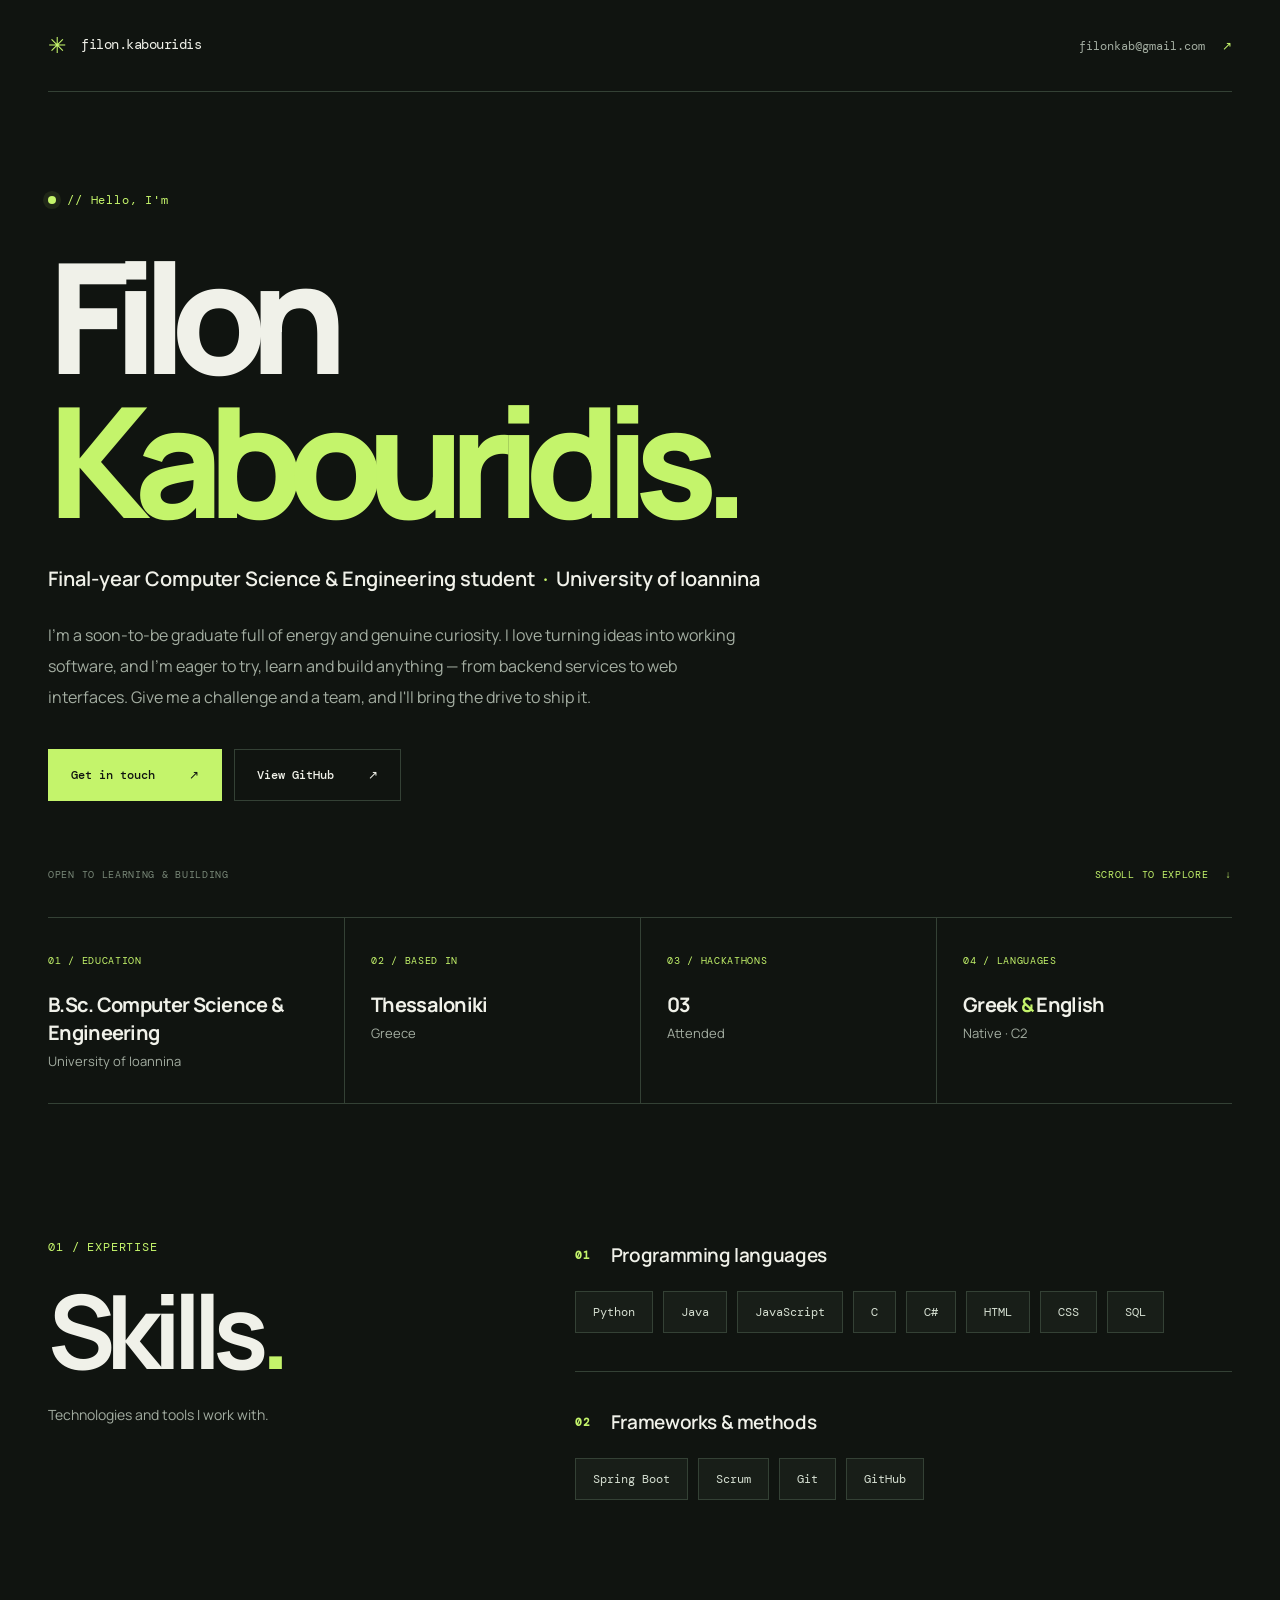
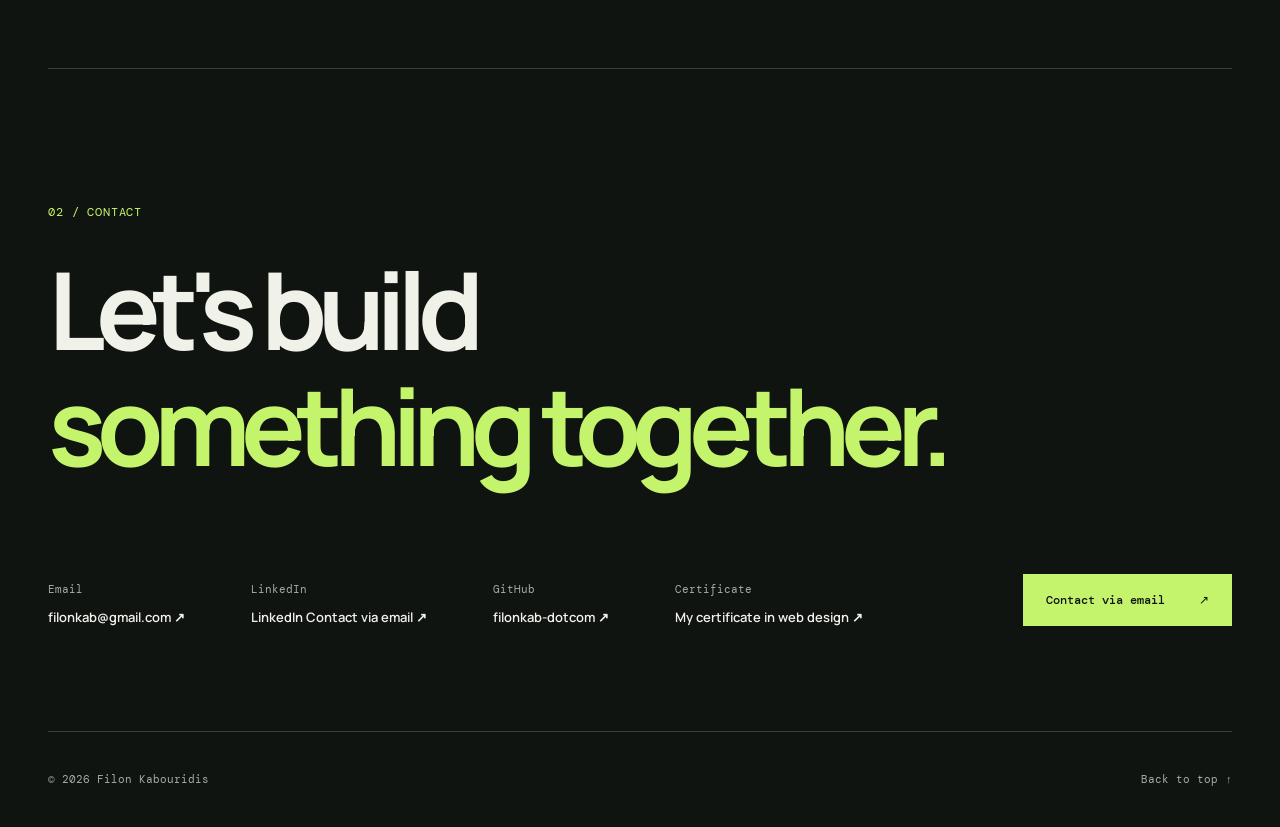
==== index.html @ 40471b15 "Add files via upload" ====
<!doctype html>
<html lang="en">
<head>
  <meta charset="UTF-8" />
  <meta name="viewport" content="width=device-width, initial-scale=1" />
  <meta name="theme-color" content="#101410" />
  <meta name="description" content="Filon Kabouridis — Computer Science & Engineering student. Portfolio, skills, education and contact." />
  <title>Filon Kabouridis — Portfolio</title>
  <link rel="preconnect" href="https://fonts.googleapis.com" />
  <link rel="preconnect" href="https://fonts.gstatic.com" crossorigin />
  <link href="https://fonts.googleapis.com/css2?family=DM+Mono:wght@400;500&family=Manrope:wght@400;500;600;700;800&display=swap" rel="stylesheet" />
  <link rel="stylesheet" href="styles.css" />
  <script src="script.js" defer></script>
</head>
<body>
  <a class="skip-link" href="#main">Skip to content</a>
  <div class="page-shell">
    <header class="site-header" id="top">
      <a class="brand" href="#top" aria-label="Filon Kabouridis, back to top"><span class="brand-mark" aria-hidden="true">✳</span> filon.kabouridis</a>
      <a class="header-email" href="mailto:filonkab@gmail.com">filonkab@gmail.com <span aria-hidden="true">↗</span></a>
    </header>

    <main id="main">
      <section class="hero" aria-labelledby="hero-title">
        <div class="eyebrow"><span class="status-dot" aria-hidden="true"></span> // Hello, I'm</div>
        <h1 id="hero-title">Filon<br /><span>Kabouridis.</span></h1>
        <p class="hero-subtitle">Final-year Computer Science &amp; Engineering student <span class="divider-dot">·</span> University of Ioannina</p>
        <p class="hero-description">I'm a soon-to-be graduate full of energy and genuine curiosity. I love turning ideas into working software, and I'm eager to try, learn and build anything — from backend services to web interfaces. Give me a challenge and a team, and I'll bring the drive to ship it.</p>
        <div class="hero-actions">
          <a class="button button-primary" href="mailto:filonkab@gmail.com">Get in touch <span aria-hidden="true">↗</span></a>
          <a class="button button-outline" href="https://github.com/filonkab-dotcom" target="_blank" rel="noopener noreferrer">View GitHub <span aria-hidden="true">↗</span></a>
        </div>
        <div class="hero-bottom"><span>OPEN TO LEARNING &amp; BUILDING</span><a href="#about" aria-label="Scroll to profile details">SCROLL TO EXPLORE <span aria-hidden="true">↓</span></a></div>
      </section>

      <section class="facts" id="about" aria-label="Quick profile facts">
        <article class="fact"><span class="fact-label">01 / EDUCATION</span><h2>B.Sc. Computer Science &amp; Engineering</h2><p>University of Ioannina</p></article>
        <article class="fact"><span class="fact-label">02 / BASED IN</span><h2>Thessaloniki</h2><p>Greece</p></article>
        <article class="fact"><span class="fact-label">03 / HACKATHONS</span><h2>03</h2><p>Attended</p></article>
        <article class="fact"><span class="fact-label">04 / LANGUAGES</span><h2>Greek <span class="fact-muted">&amp;</span> English</h2><p>Native · C2</p></article>
      </section>

      <section class="section skills-section" id="skills" aria-labelledby="skills-title">
        <div class="section-intro"><span class="section-index">01 / EXPERTISE</span><h2 id="skills-title">Skills<span class="accent">.</span></h2><p>Technologies and tools I work with.</p></div>
        <div class="skills-content">
          <div class="skill-category"><h3><span class="category-index">01</span> Programming languages</h3><div class="tag-list"><span class="tag">Python</span><span class="tag">Java</span><span class="tag">JavaScript</span><span class="tag">C</span><span class="tag">C#</span><span class="tag">HTML</span><span class="tag">CSS</span><span class="tag">SQL</span></div></div>
          <div class="skill-category"><h3><span class="category-index">02</span> Frameworks &amp; methods</h3><div class="tag-list"><span class="tag">Spring Boot</span><span class="tag">Scrum</span><span class="tag">Git</span><span class="tag">GitHub</span></div></div>
        </div>
      </section>

      <section class="section contact-section" id="contact" aria-labelledby="contact-title">
        <span class="section-index">02 / CONTACT</span><h2 id="contact-title">Let's build<br /><span>something together.</span></h2>
        <div class="contact-bottom"><div class="contact-details"><a href="mailto:filonkab@gmail.com"><span>Email</span><strong>filonkab@gmail.com ↗</strong></a><a href="https://www.linkedin.com/" target="_blank" rel="noopener noreferrer"><span>LinkedIn</span><strong>LinkedIn Contact via email ↗</strong></a><a href="https://github.com/filonkab-dotcom" target="_blank" rel="noopener noreferrer"><span>GitHub</span><strong>filonkab-dotcom ↗</strong></a><a href="https://www.freecodecamp.org/certification/filonkabouridis/responsive-web-design"
            target="_blank"
            rel="noopener noreferrer">
            <span>Certificate</span>
            <strong>My certificate in web design ↗</strong></a>
        </div>
            <a class="button button-primary contact-cta" href="https://mail.google.com/mail/?view=cm&amp;fs=1&amp;to=filonkab%40gmail.com" target="_blank" rel="noopener noreferrer">Contact via email <span aria-hidden="true">↗</span></a>
        </div>                                                                                                                                                                                                                                                       
        
      </section>
    </main>
    <footer class="site-footer"><span>© <span id="year">2026</span> Filon Kabouridis</span><a href="#top">Back to top ↑</a></footer>
  </div>
</body>
</html>
---- styles.css ----
:root{color-scheme:dark;--bg:#101410;--surface:#181e18;--surface-2:#1f271f;--text:#f0f1e9;--muted:#a3ada1;--line:#344135;--accent:#c4f46b;--font-main:'Manrope',sans-serif;--font-mono:'DM Mono',monospace}
*{box-sizing:border-box}html{scroll-behavior:smooth}body{margin:0;background:var(--bg);color:var(--text);font-family:var(--font-main);-webkit-font-smoothing:antialiased}a{color:inherit;text-decoration:none}button,a{-webkit-tap-highlight-color:transparent}a:focus-visible{outline:2px solid var(--accent);outline-offset:5px}::selection{background:var(--accent);color:var(--bg)}.page-shell{width:min(100% - 96px,1280px);margin:auto}.skip-link{position:absolute;top:-60px;left:12px;background:var(--accent);color:#111;padding:12px;z-index:10}.skip-link:focus{top:12px}.site-header{min-height:92px;display:flex;align-items:center;justify-content:space-between;border-bottom:1px solid var(--line);gap:18px}.brand{font-family:var(--font-mono);font-size:14px;letter-spacing:-.035em}.brand-mark{font-size:22px;color:var(--accent);vertical-align:middle;margin-right:8px}.header-email{font-family:var(--font-mono);font-size:12px;color:var(--muted);transition:color .2s}.header-email:hover,.site-footer a:hover{color:var(--accent)}.header-email span{margin-left:10px;color:var(--accent)}.hero{min-height:720px;display:flex;flex-direction:column;align-items:flex-start;justify-content:center;position:relative;padding:100px 0 116px}.eyebrow,.section-index,.fact-label,.category-index,.hero-bottom{font-family:var(--font-mono);font-size:12px;letter-spacing:.07em}.eyebrow{color:var(--accent);display:flex;align-items:center;gap:11px}.status-dot{width:8px;height:8px;background:var(--accent);border-radius:50%;box-shadow:0 0 0 5px #c4f46b16}.hero h1{font-size:clamp(78px,12vw,176px);letter-spacing:-.105em;line-height:.94;margin:35px 0 31px;font-weight:800}.hero h1 span{color:var(--accent)}.hero-subtitle{font-size:clamp(15px,1.65vw,20px);line-height:1.6;font-weight:600;max-width:760px;margin:0}.divider-dot{color:var(--accent);padding:0 4px}.hero-description{color:var(--muted);font-size:16px;line-height:1.95;max-width:690px;margin:25px 0 36px}.hero-actions{display:flex;gap:12px;flex-wrap:wrap}.button{display:inline-flex;justify-content:space-between;align-items:center;gap:34px;min-height:52px;padding:0 22px;font-family:var(--font-mono);font-size:12px;font-weight:500;transition:transform .2s,background .2s,border-color .2s}.button:hover{transform:translateY(-3px)}.button-primary{background:var(--accent);color:var(--bg);border:1px solid var(--accent)}.button-primary:hover{background:#d7ff8e}.button-outline{border:1px solid var(--line);color:var(--text)}.button-outline:hover{border-color:var(--accent)}.hero-bottom{position:absolute;bottom:36px;left:0;right:0;display:flex;align-items:center;justify-content:space-between;color:#798878;font-size:10px}.hero-bottom a{color:var(--accent)}.hero-bottom a span{margin-left:10px}.facts{border-top:1px solid var(--line);border-bottom:1px solid var(--line);display:grid;grid-template-columns:repeat(4,minmax(0,1fr))}.fact{min-height:185px;padding:29px 24px 26px 0}.fact:not(:first-child){border-left:1px solid var(--line);padding-left:26px}.fact-label{color:var(--accent);font-size:10px}.fact h2{font-size:20px;line-height:1.4;letter-spacing:-.035em;margin:22px 0 5px}.fact p{color:var(--muted);font-size:13px;margin:0}.fact-muted{color:var(--accent)}.section{padding:130px 0;border-bottom:1px solid var(--line)}.skills-section{display:grid;grid-template-columns:42% 58%;gap:0}.section-index{color:var(--accent)}.section-intro h2{font-size:clamp(66px,8vw,112px);letter-spacing:-.085em;line-height:1;margin:23px 0}.accent{color:var(--accent)}.section-intro p{color:var(--muted);font-size:14px}.skills-content{padding-left:30px}.skill-category{padding:8px 0 38px;border-bottom:1px solid var(--line)}.skill-category+.skill-category{padding-top:37px}.skill-category:last-child{border-bottom:none}.skill-category h3{display:flex;align-items:center;gap:20px;font-weight:600;letter-spacing:-.02em;font-size:19px;margin:0 0 23px}.category-index{color:var(--accent);font-size:11px}.tag-list{display:flex;flex-wrap:wrap;gap:10px}.tag{border:1px solid var(--line);background:var(--surface);padding:12px 17px;color:#d4ded0;font:12px var(--font-mono);transition:border-color .2s,background .2s,transform .2s}.tag:hover{border-color:var(--accent);background:var(--surface-2);transform:translateY(-2px)}.contact-section{padding-bottom:105px}.contact-section h2{font-size:clamp(52px,8.4vw,114px);line-height:1.08;letter-spacing:-.085em;margin:30px 0 90px}.contact-section h2 span{color:var(--accent)}.contact-bottom{display:flex;justify-content:space-between;align-items:flex-end;gap:32px}.contact-details{display:flex;gap:66px;flex-wrap:wrap}.contact-details a{display:flex;flex-direction:column;gap:12px}.contact-details a>span{color:var(--muted);font:11px var(--font-mono)}.contact-details strong{font-size:13px;font-weight:600}.contact-details a:hover strong{color:var(--accent)}.contact-cta{flex-shrink:0}.site-footer{min-height:95px;display:flex;justify-content:space-between;align-items:center;gap:20px;color:var(--muted);font:11px var(--font-mono)}.site-footer a{transition:color .2s}
@media(max-width:900px){.page-shell{width:min(100% - 48px,1280px)}.hero{min-height:680px}.facts{grid-template-columns:repeat(2,minmax(0,1fr))}.fact:nth-child(3){border-left:0;border-top:1px solid var(--line);padding-left:0}.fact:nth-child(4){border-top:1px solid var(--line)}.skills-section{grid-template-columns:1fr;gap:55px}.skills-content{padding-left:0}.contact-details{gap:26px 40px}.contact-bottom{align-items:flex-start;flex-direction:column}}
@media(max-width:600px){.page-shell{width:calc(100% - 36px)}.site-header{min-height:75px}.brand{font-size:12px}.header-email{font-size:0}.header-email span{font-size:17px;margin:0}.hero{min-height:650px;padding:83px 0 108px}.hero h1{font-size:clamp(60px,14vw,90px);margin:29px 0}.hero-subtitle{font-size:14px}.hero-description{font-size:14px;line-height:1.8}.hero-bottom{font-size:9px}.hero-bottom>span{max-width:130px;line-height:1.7}.facts{grid-template-columns:1fr}.fact{min-height:135px;padding:25px 0!important;border-left:0!important;border-top:1px solid var(--line)}.fact:first-child{border-top:0}.fact h2{margin-top:13px;font-size:20px}.section{padding:88px 0}.section-intro h2{font-size:80px}.skills-section{gap:40px}.skill-category h3{font-size:16px}.tag{padding:11px 13px}.contact-section h2{margin:28px 0 55px;font-size:clamp(46px,11vw,74px)}.contact-details{flex-direction:column;gap:27px}.site-footer{font-size:10px}}
@media(prefers-reduced-motion:reduce){html{scroll-behavior:auto}*,*:before,*:after{transition-duration:.01ms!important;animation-duration:.01ms!important}}
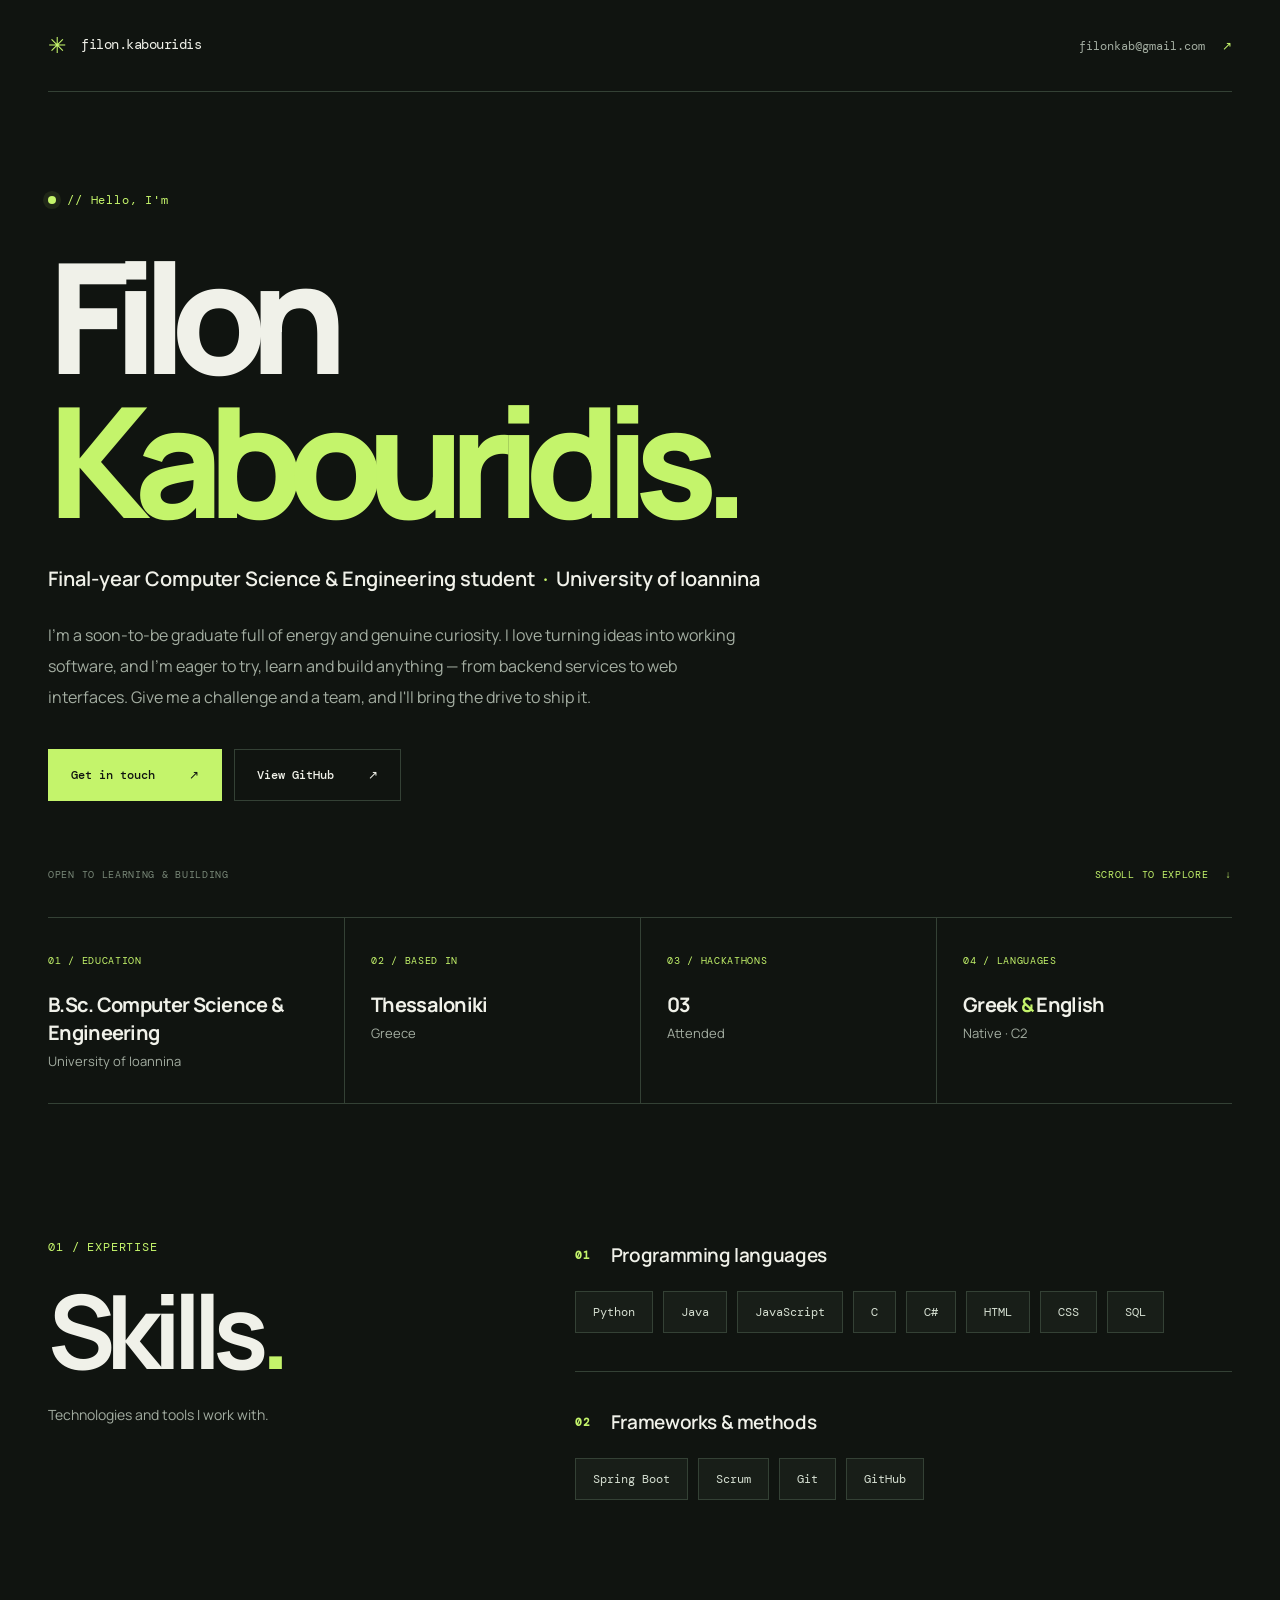
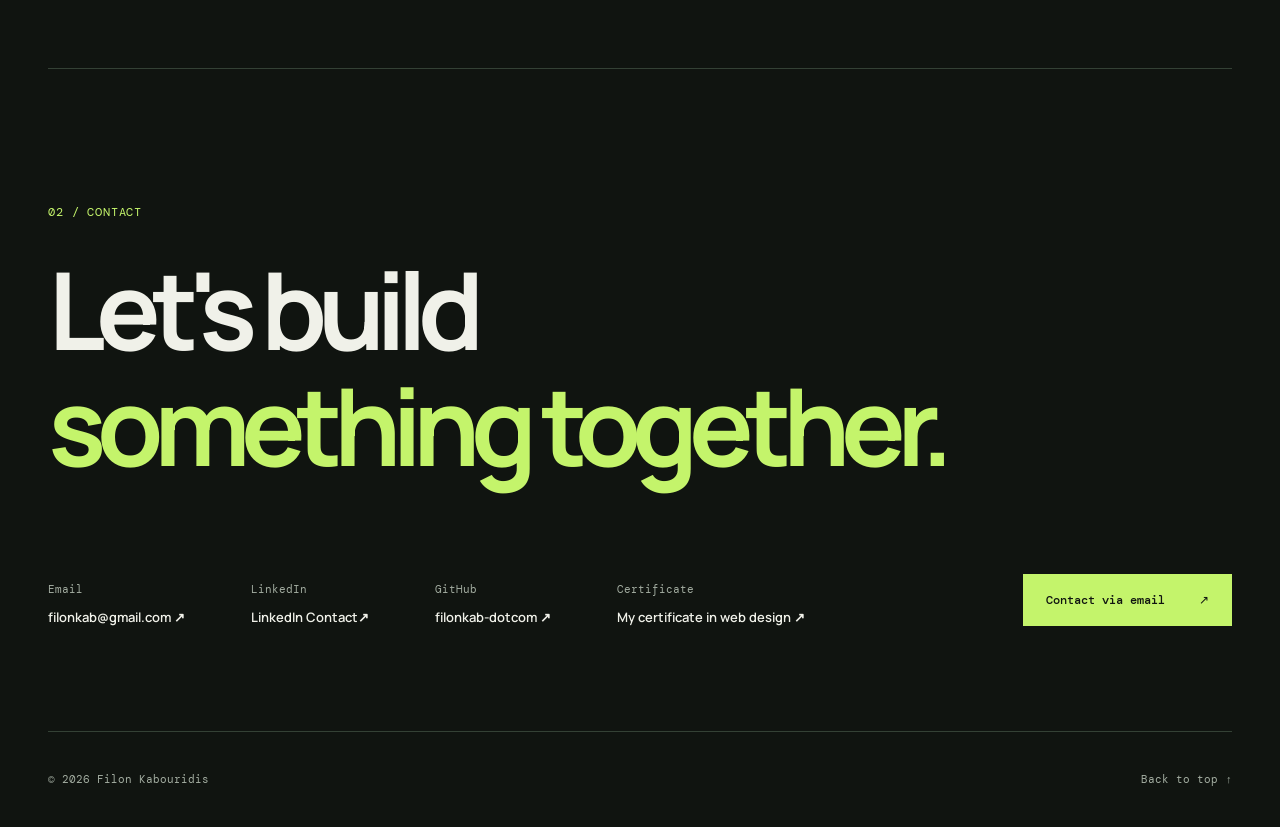
==== commit cf9fdce6: "Update index.html" ====
--- a/index.html
+++ b/index.html
@@ -50,7 +50,7 @@
 
       <section class="section contact-section" id="contact" aria-labelledby="contact-title">
         <span class="section-index">02 / CONTACT</span><h2 id="contact-title">Let's build<br /><span>something together.</span></h2>
-        <div class="contact-bottom"><div class="contact-details"><a href="mailto:filonkab@gmail.com"><span>Email</span><strong>filonkab@gmail.com ↗</strong></a><a href="https://www.linkedin.com/" target="_blank" rel="noopener noreferrer"><span>LinkedIn</span><strong>LinkedIn Contact via email ↗</strong></a><a href="https://github.com/filonkab-dotcom" target="_blank" rel="noopener noreferrer"><span>GitHub</span><strong>filonkab-dotcom ↗</strong></a><a href="https://www.freecodecamp.org/certification/filonkabouridis/responsive-web-design"
+        <div class="contact-bottom"><div class="contact-details"><a href="mailto:filonkab@gmail.com"><span>Email</span><strong>filonkab@gmail.com ↗</strong></a><a href="https://www.linkedin.com/in/filon-kabouridis-b900a6308/" target="_blank" rel="noopener noreferrer"><span>LinkedIn</span><strong>LinkedIn Contact↗</strong></a><a href="https://github.com/filonkab-dotcom" target="_blank" rel="noopener noreferrer"><span>GitHub</span><strong>filonkab-dotcom ↗</strong></a><a href="https://www.freecodecamp.org/certification/filonkabouridis/responsive-web-design"
             target="_blank"
             rel="noopener noreferrer">
             <span>Certificate</span>
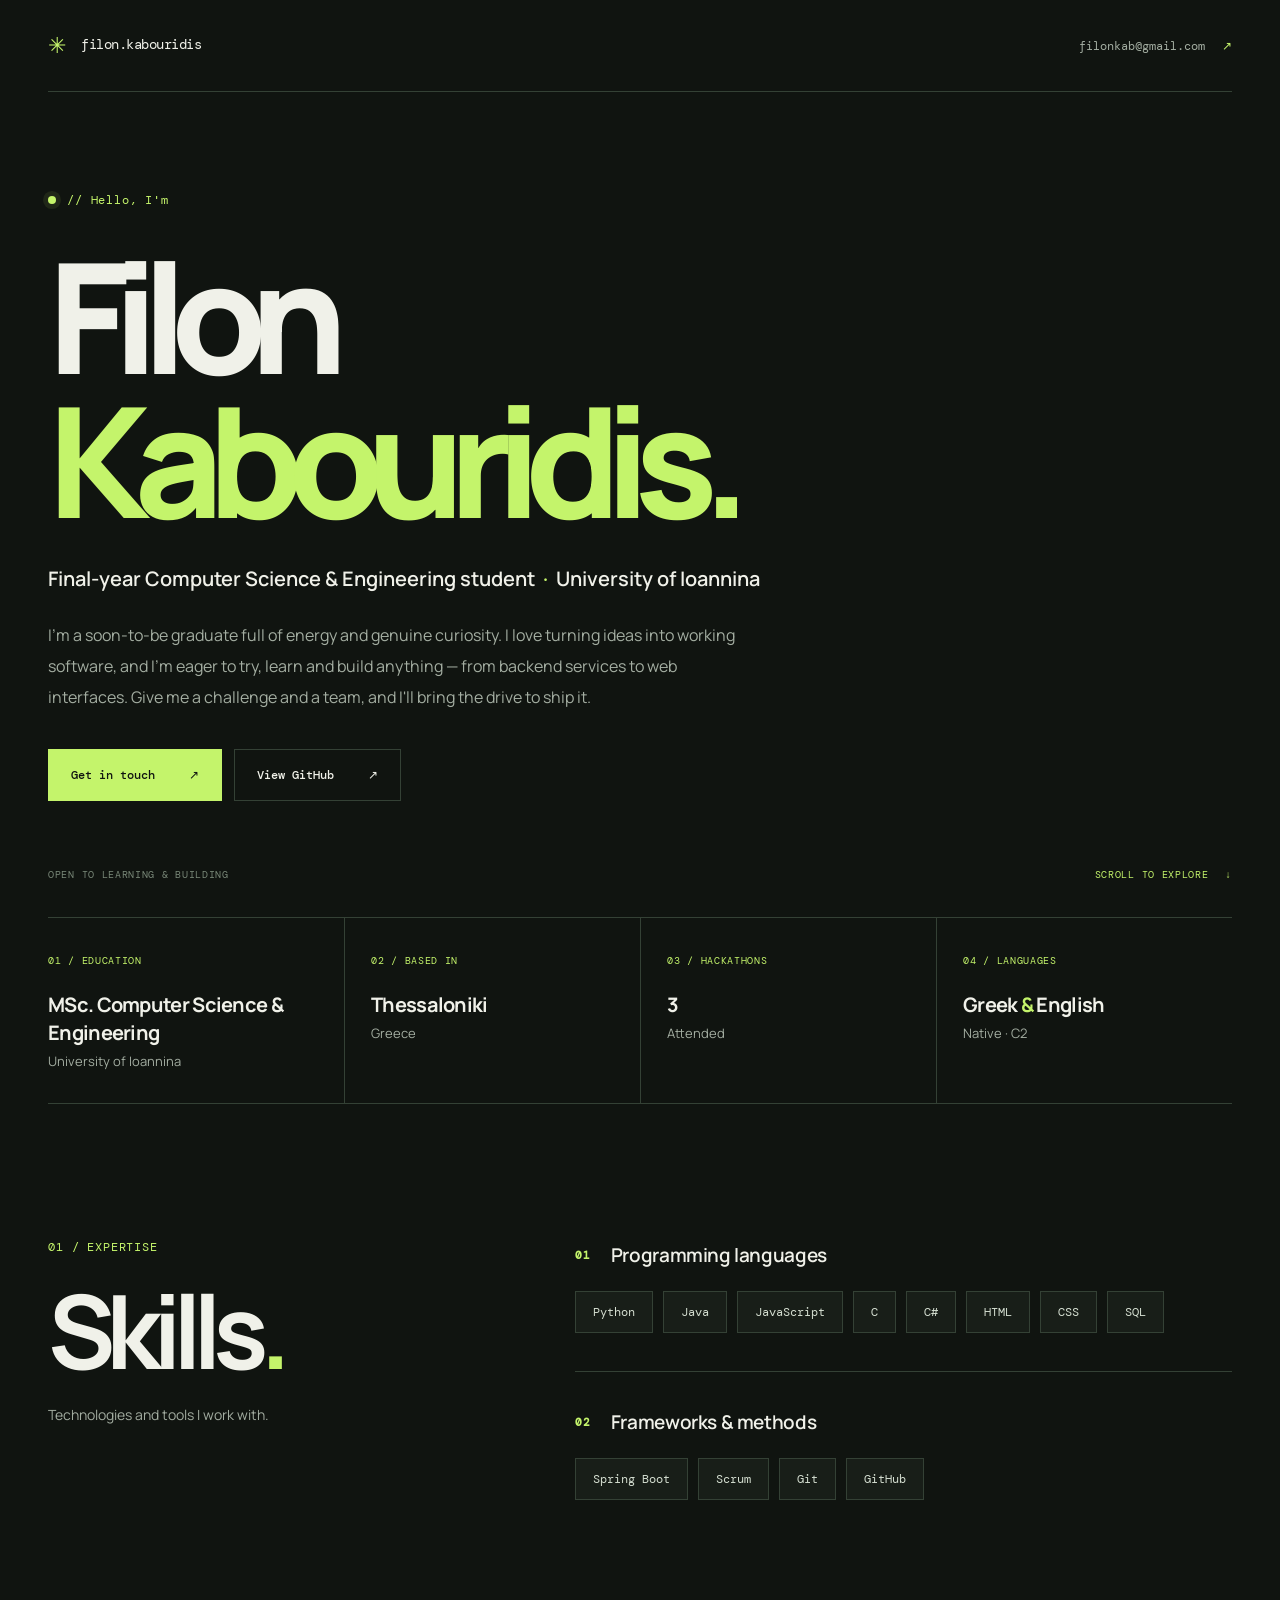
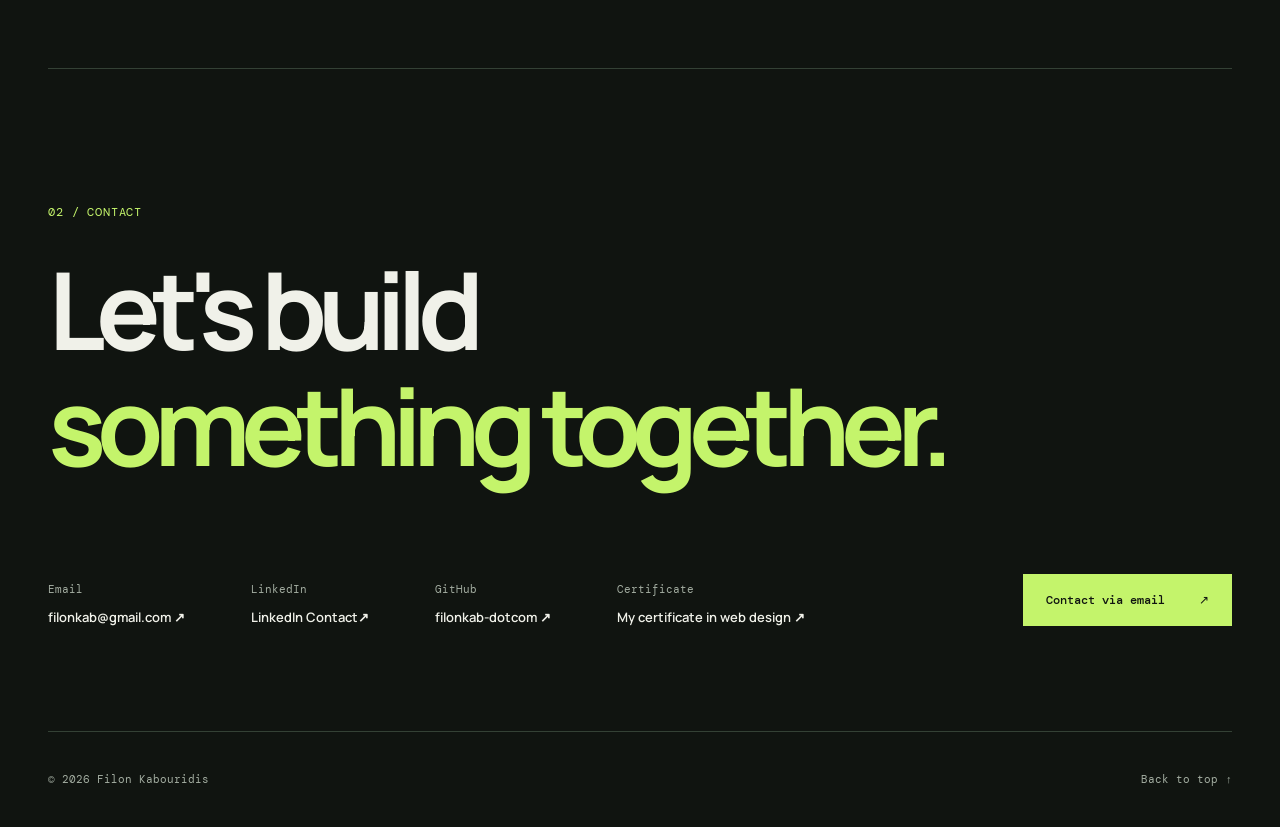
==== commit dd7c171c: "Update index.html" ====
--- a/index.html
+++ b/index.html
@@ -34,9 +34,9 @@
       </section>
 
       <section class="facts" id="about" aria-label="Quick profile facts">
-        <article class="fact"><span class="fact-label">01 / EDUCATION</span><h2>B.Sc. Computer Science &amp; Engineering</h2><p>University of Ioannina</p></article>
+        <article class="fact"><span class="fact-label">01 / EDUCATION</span><h2>MSc. Computer Science &amp; Engineering</h2><p>University of Ioannina</p></article>
         <article class="fact"><span class="fact-label">02 / BASED IN</span><h2>Thessaloniki</h2><p>Greece</p></article>
-        <article class="fact"><span class="fact-label">03 / HACKATHONS</span><h2>03</h2><p>Attended</p></article>
+        <article class="fact"><span class="fact-label">03 / HACKATHONS</span><h2>3</h2><p>Attended</p></article>
         <article class="fact"><span class="fact-label">04 / LANGUAGES</span><h2>Greek <span class="fact-muted">&amp;</span> English</h2><p>Native · C2</p></article>
       </section>
 
